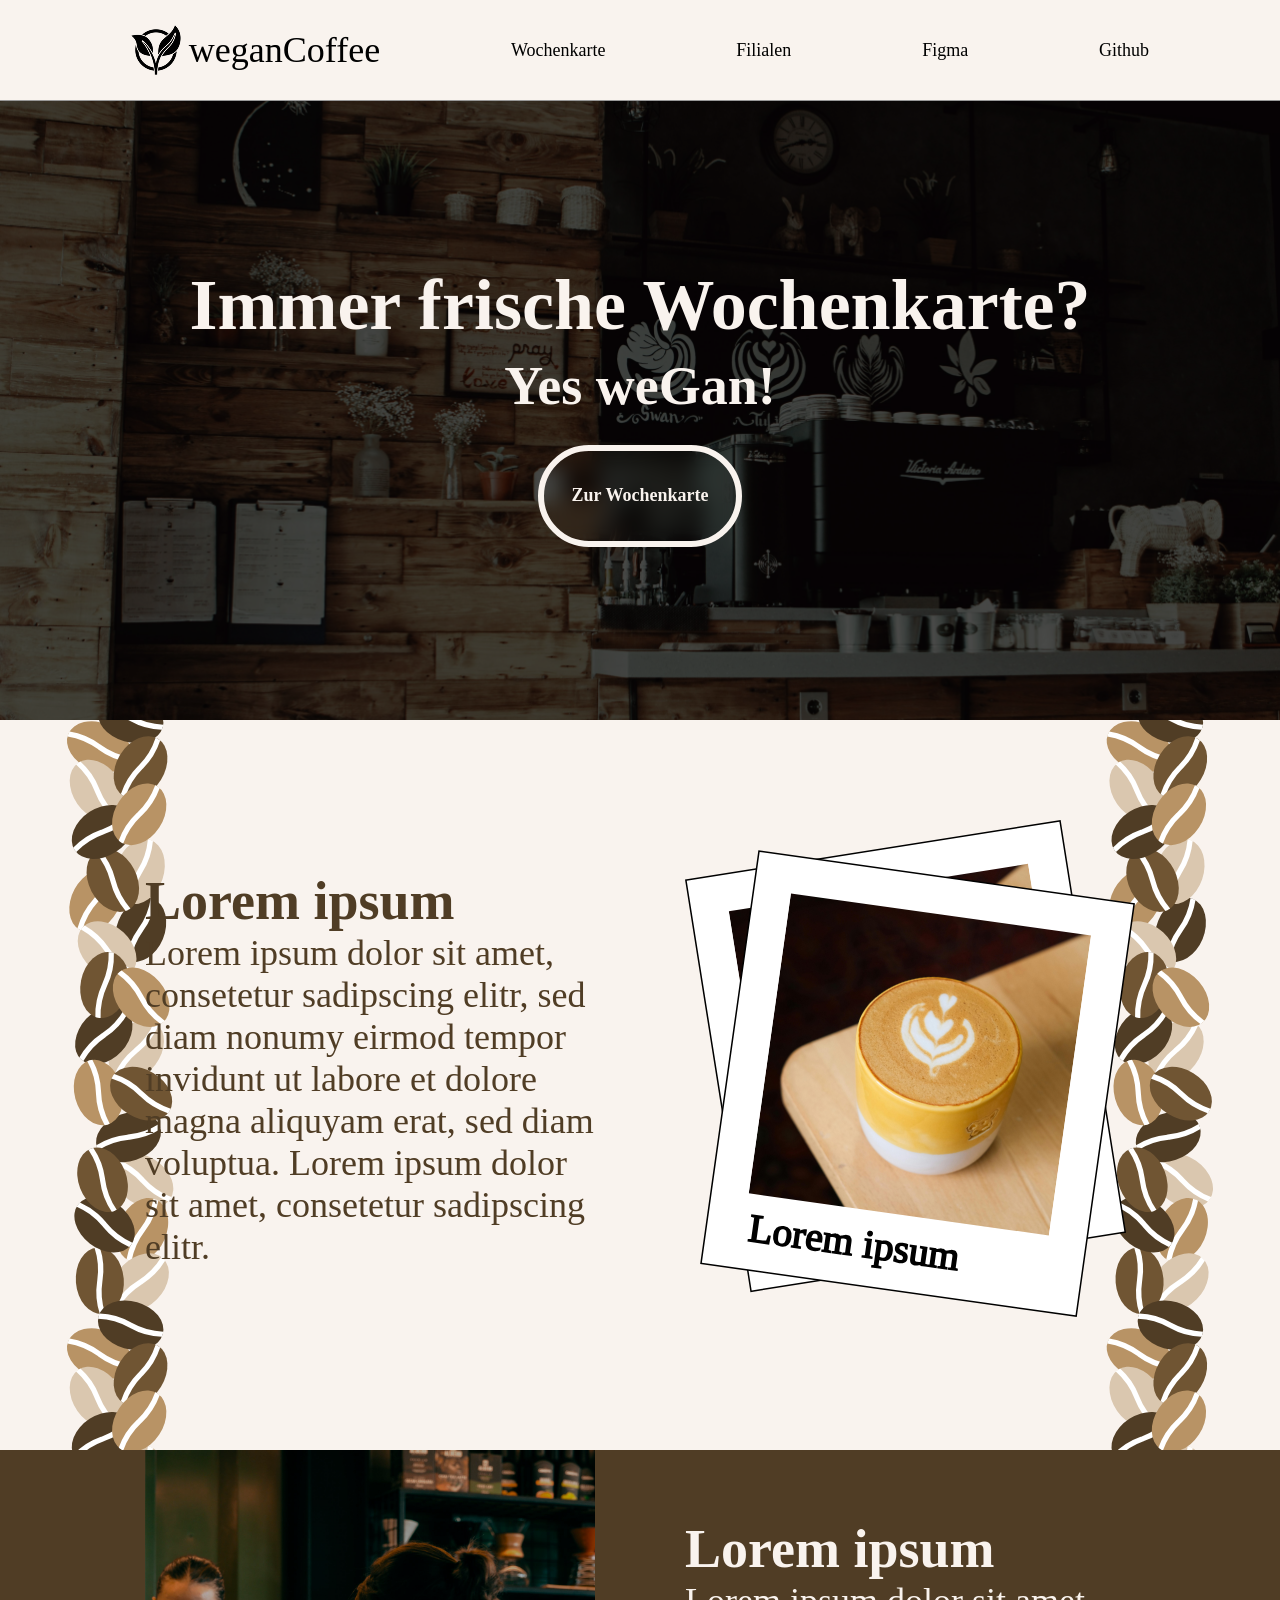
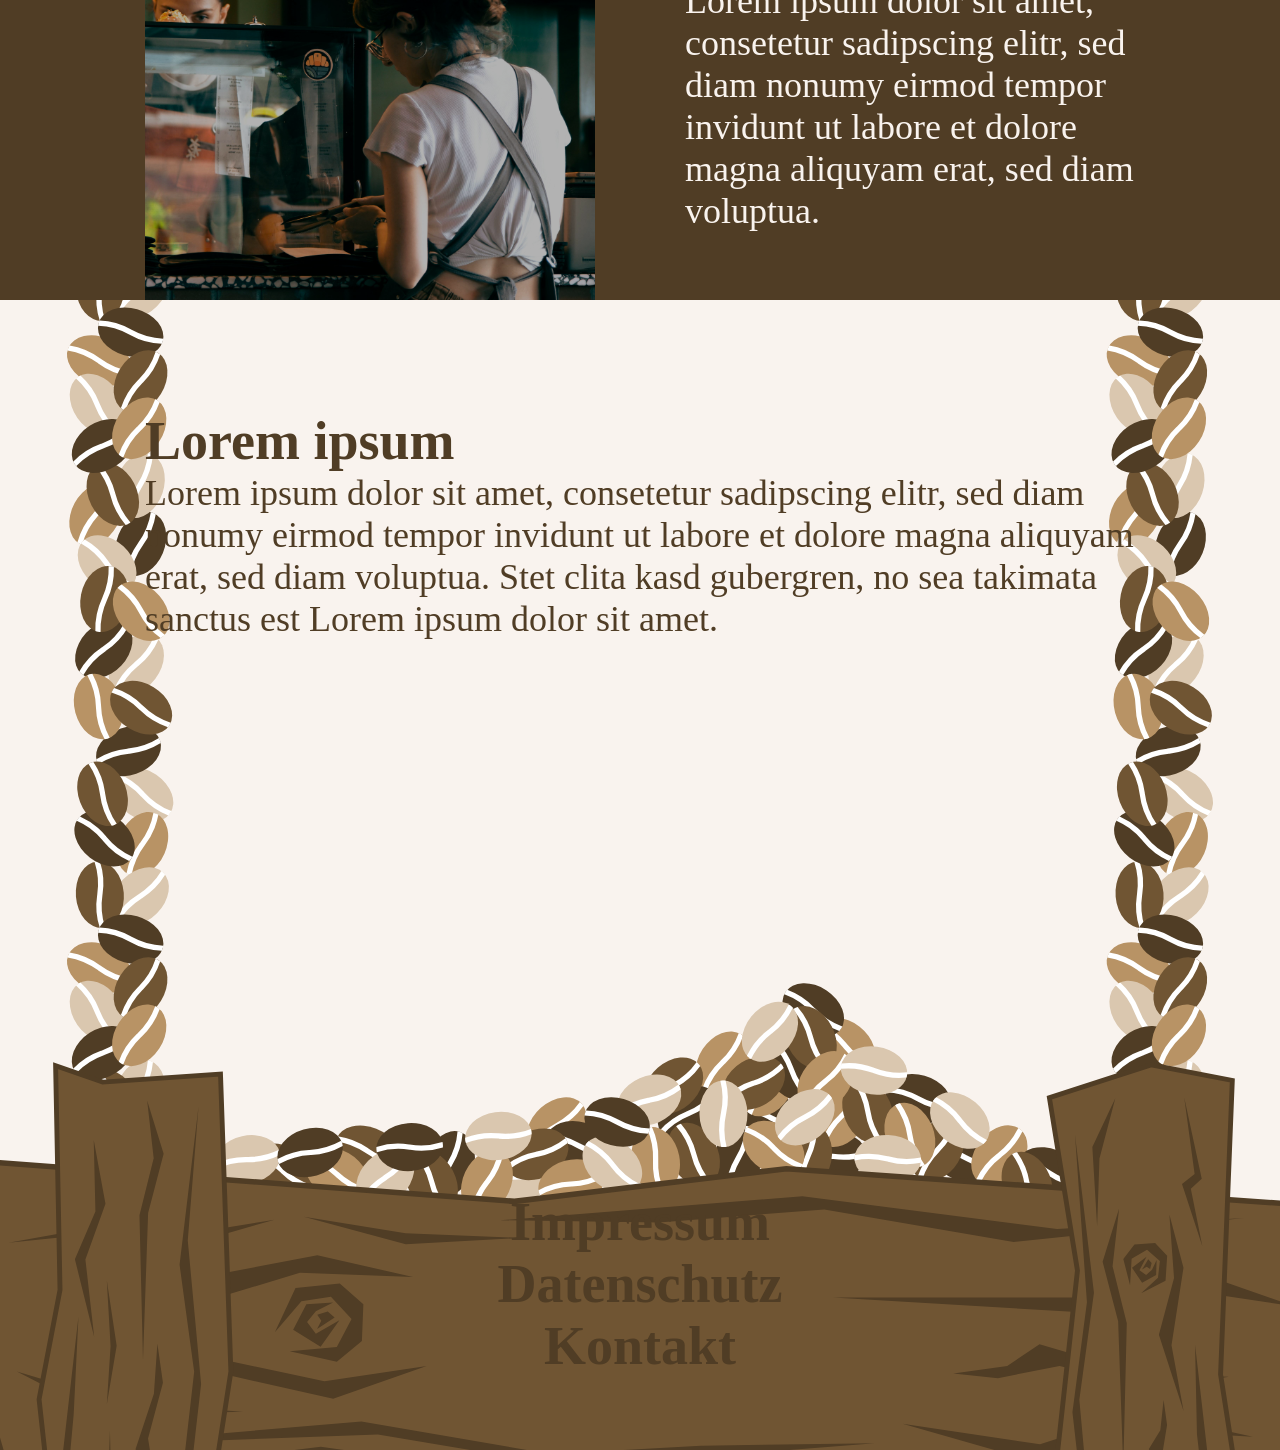
==== index.html @ f0439ddc "First Commit 04032026 only desktop index page is done" ====
<!DOCTYPE html>
<html lang="de">
  <head>
    <meta charset="UTF-8">
    <meta name="viewport" content="width=device-width, initial-scale=1.0">

    <title>weganCoffee</title>

    <link rel="stylesheet" href="css/style.css">
    <link rel="stylesheet" href="css/index.css">
  </head>
  <body>
    <header>
      <a class="logo" href="http://localhost:63342/weganCoffee/index.html">
        <img src="assets/logo.png" alt="logoWeganCoffee">
        weganCoffee
      </a>
      <a href="http://localhost:63342/weganCoffee/wochenkarte.html">Wochenkarte</a>
      <a href="http://localhost:63342/weganCoffee/filialen.html">Filialen</a>
      <a href="https://www.figma.com/design/1sMFuRxOw08nlSNqhdtdiP/WochenkarteVeganesCaf%C3%A9?t=Vv2VmoyF38XIyet4-0" target="_blank">Figma</a>
      <a href="https://github.com/Maxemeyer/weganCoffee" target="_blank">Github</a>
    </header>

    <main>
      <div class="hero">
        <div class="hero-content">
          <h1>Immer frische Wochenkarte?</h1>
          <h2>Yes weGan!</h2>
          <a class="button" href="http://localhost:63342/weganCoffee/wochenkarte.html">Zur Wochenkarte</a>
        </div>
      </div>

      <div class="content1">
        <div class="content-text">
          <h2>Lorem ipsum</h2>
          <p>Lorem ipsum dolor sit amet, consetetur sadipscing elitr, sed diam nonumy eirmod tempor invidunt ut labore et dolore magna aliquyam erat, sed diam voluptua. Lorem ipsum dolor sit amet, consetetur sadipscing elitr.</p>
        </div>

        <img class="polariodDeck" src="../assets/polariodDeck.svg" alt="PolaroidDeck">
      </div>

      <div class="content2">
        <div class="content-text">
          <h2>Lorem ipsum</h2>
          <p>Lorem ipsum dolor sit amet, consetetur sadipscing elitr, sed diam nonumy eirmod tempor invidunt ut labore et dolore magna aliquyam erat, sed diam voluptua.</p>
        </div>

        <img class="cafeWorkers" src="../assets/cafeWorkers.jpg" alt="cafeWorkers">
      </div>

      <div class="content3">
        <div class="content3-text">
          <h2>Lorem ipsum</h2>
          <p>Lorem ipsum dolor sit amet, consetetur sadipscing elitr, sed diam nonumy eirmod tempor invidunt ut labore et dolore magna aliquyam erat, sed diam voluptua. Stet clita kasd gubergren, no sea takimata sanctus est Lorem ipsum dolor sit amet.</p>
        </div>
      </div>
    </main>

    <footer>
      <a class="footerLink">Impressum</a>
      <a class="footerLink">Datenschutz</a>
      <a class="footerLink">Kontakt</a>
    </footer>
  </body>
</html>
---- css/style.css ----
:root {
    --color-white: #F9F3EE;
    --color-brown: #503D25;
    --color-grey: #999999;
    --color-black: #000000;

    --xl-text: 8vh;
    --l-text: 6vh;
    --m-text: 4vh;
    --s-text: 2vh;
}

* {
    margin: 0;
}

a {
    text-decoration: none;
    color: var(--color-black);
    font-size: var(--s-text);
}

h1 {
    font-size: var(--xl-text);
}

h2 {
    font-size: var(--l-text);
}

p {
    font-size: var(--m-text);
}

body {
    background-image: url("../assets/beanBackground.svg");
    background-size: contain;
    background-repeat: repeat-y;
    background-color: var(--color-white);

    color: var(--color-brown);
}

header {
    position: fixed;
    top: 0;
    left: 0;
    width: 100%;
    height: 100px;
    background: var(--color-white);
    border-bottom: 1px solid var(--color-grey);
    display: flex;
    align-items: center;
    justify-content: space-evenly;
    z-index: 1000;
}

.logo {
    display: flex;
    gap: 8px;
    align-items: center;
    font-size: var(--m-text);
}

footer {
    width: 100%;
    height: 700px;
    background-image: url("../assets/beanCrateFooter.svg");
    background-repeat: no-repeat;
    background-size: contain;
    background-position: bottom;
    display: flex;
    flex-direction: column;
}

.footerLink {
    position: relative;
    top: 63%;
    text-align: center;
    cursor: pointer;
    font-size: var(--l-text);
    font-weight: bold;
    color: var(--color-brown);
}
.footerLink:hover {
    color: var(--color-white);
}

@media (max-width: 800px) {
    body {
        background-image: url("../assets/beanBackgroundMobile.svg");
    }

    footer {
        background-image: url("../assets/beanCrateFooterMobile.svg");
        background-size: 100% 100%;
    }
}

@media (max-width: 600px) {
    footer {
        background-size: contain;
    }
}
---- css/index.css ----
.hero {
    height: 80dvh;
    padding-top: 100px;
    text-align: center;
    color: var(--color-white);
}

.hero::before {
    content: "";
    position: absolute;
    inset: 0;
    background-image: url("../assets/heroImage.jpg");
    background-size: cover;
    background-position: center;
    filter: brightness(30%);
    z-index: -1;
    height: 80dvh;
}

.hero-content {
    height: 70dvh;
    display: flex;
    flex-direction: column;
    justify-content: center;
    align-items: center;
    gap: 8px;
}

.button {
    margin: 20px;
    width: 15vw;
    height: 10vh;

    display: flex;
    align-items: center;
    justify-content: center;

    background-color: transparent;
    color: var(--color-white);
    font-weight: bold;
    font-size: var(--s-text);
    font-family: "Times New Roman", serif;

    border: solid 6px var(--color-white);
    border-radius: 70px;

    backdrop-filter: blur(10px);

    transition: 0.3s backdrop-filter;
}
.button:hover {
    backdrop-filter: blur(15px);
}
.button:active {
    backdrop-filter: blur(20px);
}

.content1 {
    height: 70dvh;
    display: grid;
    grid-template-columns: min-content min-content;
    grid-template-rows: min-content;
    justify-content: center;
    align-items: center;
    gap: 10vh;
}

.content-text {
    width: 50vh;
    display: flex;
    flex-direction: column;
    justify-content: center;
}

.polariodDeck {
    width: 50vh;
}

.content2 {
    background-color: var(--color-brown);
    height: 50dvh;
    color: var(--color-white);
    display: flex;
    gap: 10vh;
    flex-direction: row-reverse;
    justify-content: center;
    align-items: center;
    overflow: hidden;
}

.cafeWorkers {
    width: 50vh;
    height: fit-content;
    filter: brightness(70%);
}

.content3 {
    height: 50dvh;
    display: flex;
    align-items: center;
    justify-content: center;
}

.content3-text {
    width: 110vh;
    height: fit-content;
}
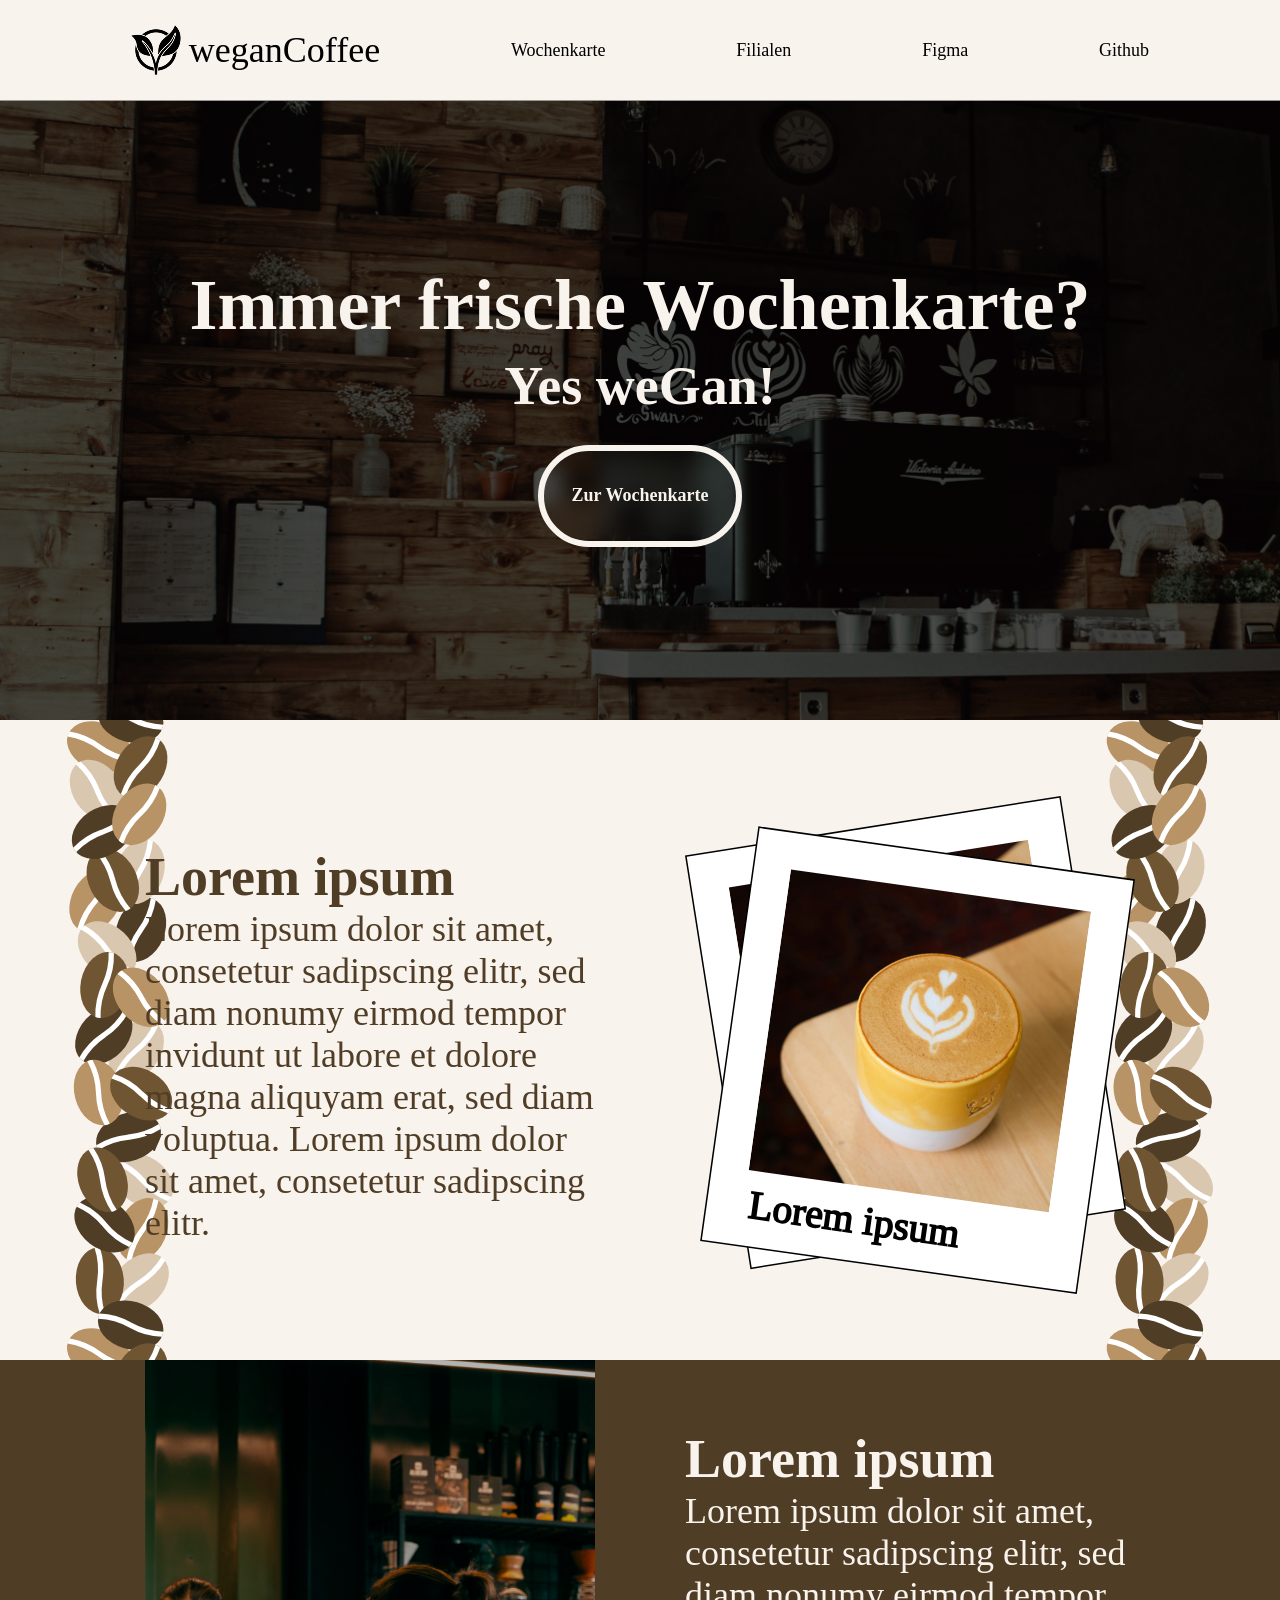
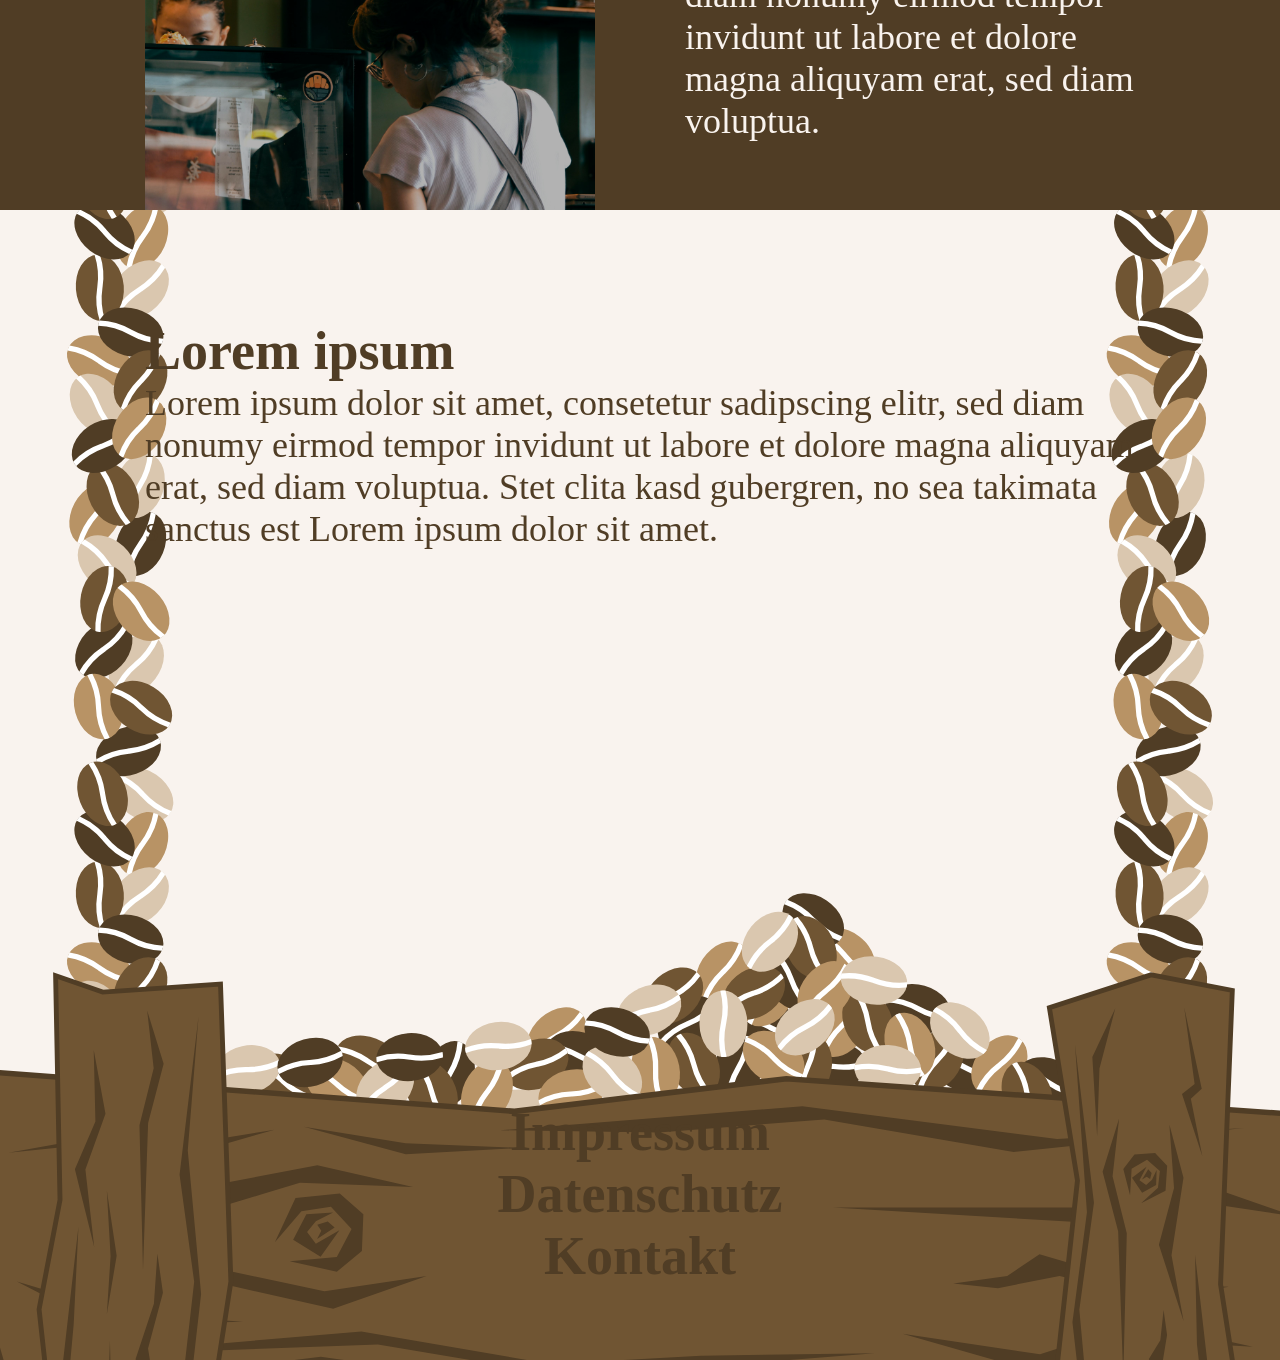
==== commit fdd4fa3c: "09032026-Desktop-Build" ====
--- a/index.html
+++ b/index.html
@@ -11,12 +11,12 @@
   </head>
   <body>
     <header>
-      <a class="logo" href="http://localhost:63342/weganCoffee/index.html">
+      <a class="logo" href="https://maxemeyer.github.io/weganCoffee/index.html">
         <img src="assets/logo.png" alt="logoWeganCoffee">
         weganCoffee
       </a>
-      <a href="http://localhost:63342/weganCoffee/wochenkarte.html">Wochenkarte</a>
-      <a href="http://localhost:63342/weganCoffee/filialen.html">Filialen</a>
+      <a href="https://maxemeyer.github.io/weganCoffee/wochenkarte.html">Wochenkarte</a>
+      <a href="https://maxemeyer.github.io/weganCoffee/filialen.html">Filialen</a>
       <a href="https://www.figma.com/design/1sMFuRxOw08nlSNqhdtdiP/WochenkarteVeganesCaf%C3%A9?t=Vv2VmoyF38XIyet4-0" target="_blank">Figma</a>
       <a href="https://github.com/Maxemeyer/weganCoffee" target="_blank">Github</a>
     </header>
@@ -26,7 +26,7 @@
         <div class="hero-content">
           <h1>Immer frische Wochenkarte?</h1>
           <h2>Yes weGan!</h2>
-          <a class="button" href="http://localhost:63342/weganCoffee/wochenkarte.html">Zur Wochenkarte</a>
+          <a class="button" href="https://maxemeyer.github.io/weganCoffee/wochenkarte.html">Zur Wochenkarte</a>
         </div>
       </div>
 
@@ -36,7 +36,7 @@
           <p>Lorem ipsum dolor sit amet, consetetur sadipscing elitr, sed diam nonumy eirmod tempor invidunt ut labore et dolore magna aliquyam erat, sed diam voluptua. Lorem ipsum dolor sit amet, consetetur sadipscing elitr.</p>
         </div>
 
-        <img class="polariodDeck" src="../assets/polariodDeck.svg" alt="PolaroidDeck">
+        <img class="polariodDeck" src="assets/polariodDeck.svg" alt="PolaroidDeck">
       </div>
 
       <div class="content2">
@@ -44,8 +44,10 @@
           <h2>Lorem ipsum</h2>
           <p>Lorem ipsum dolor sit amet, consetetur sadipscing elitr, sed diam nonumy eirmod tempor invidunt ut labore et dolore magna aliquyam erat, sed diam voluptua.</p>
         </div>
+        <div class="cafeWorkers-container">
+          <img class="cafeWorkers" src="assets/cafeWorkers.jpg" alt="cafeWorkers">
+        </div>
 
-        <img class="cafeWorkers" src="../assets/cafeWorkers.jpg" alt="cafeWorkers">
       </div>
 
       <div class="content3">
--- a/css/style.css
+++ b/css/style.css
@@ -62,6 +62,10 @@
     font-size: var(--m-text);
 }
 
+main {
+    padding-top: 100px;
+}
+
 footer {
     width: 100%;
     height: 700px;
@@ -95,6 +99,13 @@
         background-image: url("../assets/beanCrateFooterMobile.svg");
         background-size: 100% 100%;
     }
+
+    :root{
+        --xl-text: 4vh;
+        --l-text: 3vh;
+        --m-text: 2vh;
+        --s-text: 1vh;
+    }
 }
 
 @media (max-width: 600px) {
--- a/css/index.css
+++ b/css/index.css
@@ -1,6 +1,5 @@
 .hero {
-    height: 80dvh;
-    padding-top: 100px;
+    height: 70dvh;
     text-align: center;
     color: var(--color-white);
 }
@@ -57,12 +56,10 @@
 
 .content1 {
     height: 70dvh;
-    display: grid;
-    grid-template-columns: min-content min-content;
-    grid-template-rows: min-content;
+    display: flex;
+    gap: 10vh;
     justify-content: center;
     align-items: center;
-    gap: 10vh;
 }
 
 .content-text {
@@ -85,6 +82,13 @@
     flex-direction: row-reverse;
     justify-content: center;
     align-items: center;
+    flex-wrap: wrap;
+}
+
+/* siehe reference Seite 9 alle Images nochmal anpassen */
+.cafeWorkers-container {
+    width: 50vh;
+    height: 50vh;
     overflow: hidden;
 }
 
